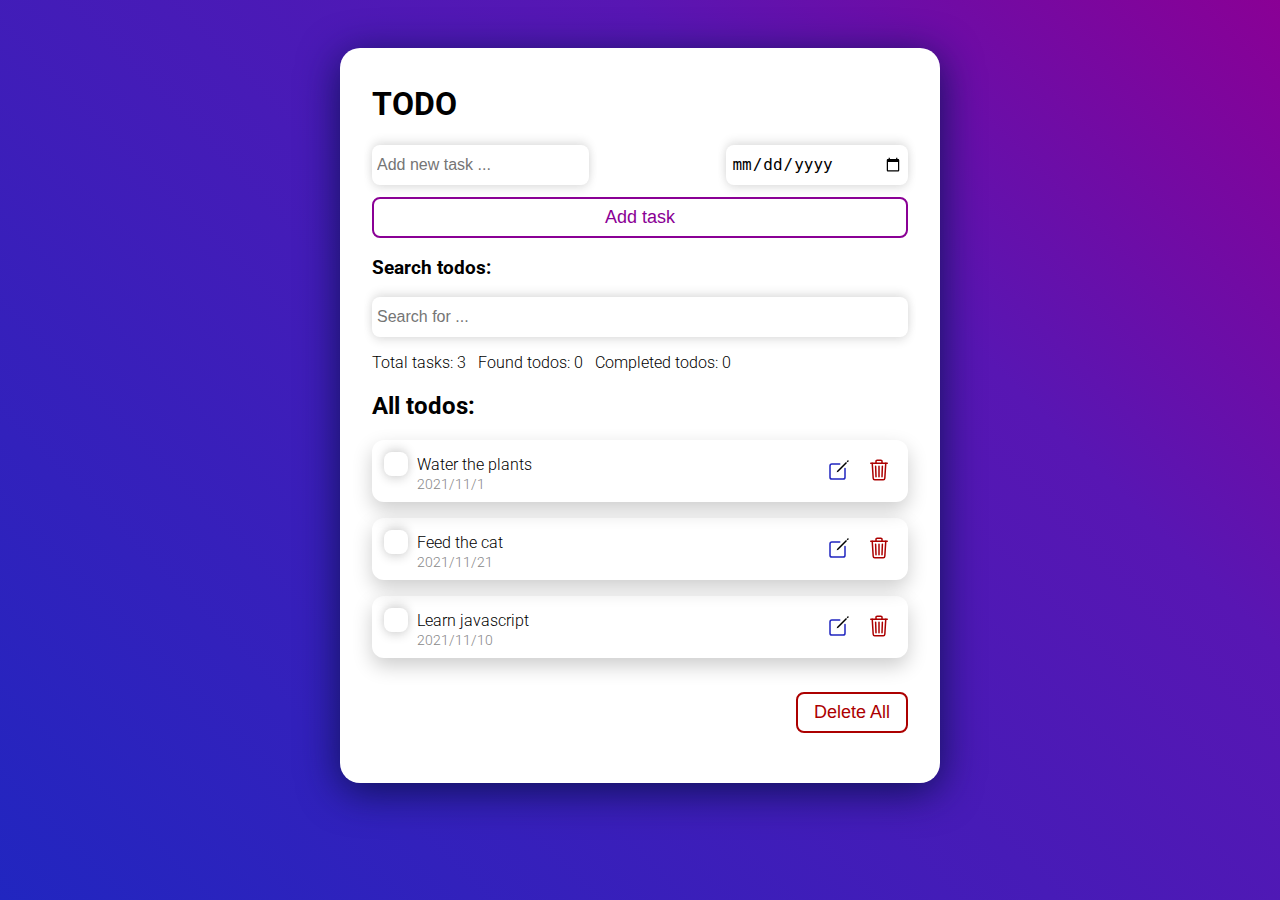
==== index.html @ a1d7a56f "Rename todoApp.html to index.html" ====
<!DOCTYPE html>
<html lang="en">
<head>
    <meta charset="UTF-8">
    <meta http-equiv="X-UA-Compatible" content="IE=edge">
    <meta name="viewport" content="width=device-width, initial-scale=1.0">
    <link rel="stylesheet" href="todoApp.css">
    <title>TO DO APP</title>
</head>
<body>
    <div class ="wrapper">
    <header>
        <div id="page-banner">
        <h1 class="title"> TODO </h1>   
    </header>

        <div id = "todo-list"></div>
        <form id = "todo-uinput">
            <input id="todo-text" class="todoinput" type="text" name=""  required minlength="6" placeholder="Add new task ...">
            <input type="date" id= "todo-date">
            <button id = "todo-add">Add task</button>
        </form>
        <h3>Search todos:</h3>
        <input type="text" name="" id="filterbytext" class="todoinput" onfocus="this.placeholder = ''" onblur="this.placeholder = 'Search for ...'" placeholder="Search for ...">
        <p class="filterresults">Total tasks: <span id="total"></span> Found todos: <span id="match"></span> Completed todos: <span id="completed"></span></p>
        <h2>All todos:</h2>

        <ul id="todo-list">
            <li class="todo-item">Go to field</li>
            <span class="todo-status" >Pending</span>
            <button class="todo-del">X</button> <button class="todo-edit">Edit</button>
        </ul>

        <button id = "todo-delall">Delete All</button>
    </div>

</body>

<script src="main.js"></script>
</html>
---- todoApp.css ----
@import url('https://fonts.googleapis.com/css2?family=Roboto:wght@100;300;500&display=swap');
:root {
    --primary: #8A0095;
    --secondary: #2126C0;
    --completed: #57A141;
    --completed2: #7478E7;
}
body {
    display:flex;
    justify-content: center;
    background: linear-gradient(45deg, var(--secondary) 0%, rgba(88,22,179,1) 70%, rgba(138,0,149,1) 100%);
    background-size: cover;
    font-family: 'Roboto', sans-serif;
    font-weight:300;
    padding: 0;
    margin: 0;
    min-height:100vh;
}
.wrapper {
    background-color: white;
    margin: 0 1em;
    padding: 1em 2em 2em;
    border-radius: 20px;
    box-shadow: 0 8px 40px #0f1257;
    box-sizing: border-box;
    max-width: 600px;
    width: calc(100% - 20px);
    height:50%;
    margin: 3em auto;
}
form{
    display: flex;
    gap: 12px;
    flex-wrap:wrap;
    justify-content:space-between;
}
input.todoinput,
input[type="date"]
 {
    box-shadow: 0 4px 10px rgba(0,0,0,0.1), 0 -4px 10px rgba(0,0,0,0.1);
    border: 1px transparent solid;
    border-radius: 8px;
    box-sizing: border-box;
    font-size: 16px;
    padding: 4px;
    height: 40px;
}
input.todoinput.text,
input[type="date"] {
    flex-basis:100%;
}

.filterresults {
    display:flex;
    justify-content: flex-start;
}
.filterresults > span {
    padding-left:4px;
    padding-right:12px;
}
input#filterbytext {
    width: 100%;
}
ul {
    list-style:none;
    padding-left:0;
}
li[class^="todo"] {
    display: flex;
    justify-content: flex-end;
    align-items: flex-start;
    column-gap: 6px;
    margin: 1em 0;
    padding: 12px;
    box-shadow: 0 8px 20px rgba(0,0,0,0.2);
    border-radius: 12px;
    box-sizing: border-box;
    flex-wrap: wrap;
    transition: all 300ms ease-in-out;
}
li[class^="todo"]:hover {
    box-shadow: 0 8px 20px rgba(0,0,0,0.4);
}
.todotext {
    flex: 1 0 60%;
    border:1px solid transparent;
    border-radius: 4px;
    display:block;
    margin-top: -6px;
    padding: 4px 2px;
    transition:width 1s ease-in-out;
}
.todotext::before{
    content:'';
    display:block;
    width: 0;
    height: 2px;
    position: relative;
    border-bottom: 2px solid transparent;
    top: 11px;
    transition:all 1s ease-in-out; 
}
.todotext.todo--done {
   color: #bbb;
   margin-right: 8px;   
   transition:width 1s ease-in-out;
}
.todotext.todo--done::before{
    border-bottom: 2px solid var(--secondary);
    width: 100%;
    animation-fill-mode: forwards; 
}
.todotext.edit {
    border: 1px #aaa solid;
}
span.todo--date {
    font-size: 14px;
    color: #888;
}
button, 
.todo-status {
    border:1px solid transparent;
    border-radius: 8px;
    padding:4px 8px;
    margin: 0;
    transition: all 300ms ease-in-out;
}
button[class^="todo-"],
.todo-status {
    font-size: 14px;
    padding:0;
    flex-basis: 32px;
    justify-items: flex-end;
}
.todo-status.complete {
    color:var(--completed2);
}
@keyframes stroke {
    from {width:0}
    to {width:100%}
}
.check {
    background-color:transparent;
    color: transparent;
    width: 24px;
    height:24px;
    border-radius: 8px;
    box-shadow: 0 4px 10px rgba(0,0,0,0.125), 0 -4px 10px rgba(0,0,0,0.125);
    display: flex;
    justify-content: center;
    align-items: center;
    transition: all 500ms ease-in-out;
}
.check.complete {
    background-color:var(--secondary);
}
button:hover,
.check {
    cursor: pointer;
}
.check:hover {
    transform:translateY(-2px)
}
.check::before {
    content: '';
    background-color: transparent;
    position: relative;
    top:0;
    width: 100%;
    height: auto;
    opacity: 0;
    visibility: hidden;
    display: block;
    border-radius: 8px;
    padding-top: 0;
    transform:translateY(100%);
    transition: all 250ms ease-in-out;
}
.check:hover::before {
    background-color: var(--secondary);
    opacity: 1;
    visibility: visible;
    display: block;
    padding-top: 100%;
    transform:translateY(0)
}
.check.complete::before {
    content: '';
    background-color: transparent;
    position: relative;
    bottom:0;
    width: 100%;
    height: auto;
    opacity: 0;
    visibility: hidden;
    display: block;
    border-radius: 8px;
    padding-top: 0;
    transform:translateY(-100%);
    transition: all 250ms ease-in-out;
}
.check.complete:hover::before {
    background-color: var(--completed2);
    opacity: 1;
    visibility: visible;
    display: block;
    padding-top: 100%;
    transform:translateY(0)
}
button.todo-edit,
button.todo-save,
button.todo-del {  
    padding: 3px 4px;
    transition: all 350ms ease-in-out;
}
button.todo-edit {
    background-color:transparent;
    color:var(--secondary);
}
button.todo-edit:hover {
    background-color:var(--secondary);
    color:white;
    fill:white;
}

button.todo-del {
    background-color: transparent; 
    color: #AC0000;
    background-repeat: no-repeat;
}
button.todo-del:hover {
    background-color:#AC0000;
    color:white;
}
button.todo-edit, 
button.todo-del {
    margin-top:5px;
}

button.todo-edit svg,
button.todo-del svg {
    width:24px;
}
button#todo-add {
    background-color: white;
    border: 2px solid #8A0095;
    color:#8A0095;
    font-size: 18px;
    padding: 8px 16px;
    transition: all 300ms ease-in-out;
    margin: 0;
    flex-basis:100%;
}
button#todo-add:hover {
    background-color: rgba(138,0,149,1);
    color:white;
}
button#todo-delall {
    color: #AC0000;
    background-color:white;
    font-size: 18px;;
    border: 2px solid #AC0000;
    margin: 1em 0;
    padding: 8px 16px;
    float:right;
}
button#todo-delall:hover {
    background-color: #AC0000;
    color:white;
}
@media (min-width:768px) {
    input.todoinput.text {
        flex-basis:calc(65% - 6px)
    }
    input[type="date"] {
        flex-basis:calc(35% - 6px);
    }
    li[class^="todo"] {
        padding-bottom:4px;
    }
    .todotext {
        flex: 1 0 50%;
    }
    button.todo-edit, button.todo-del {
        margin-top: 2px;
    }
    button[class^="todo-"],
    .todo-status {
    flex-basis: 5%;
}
}
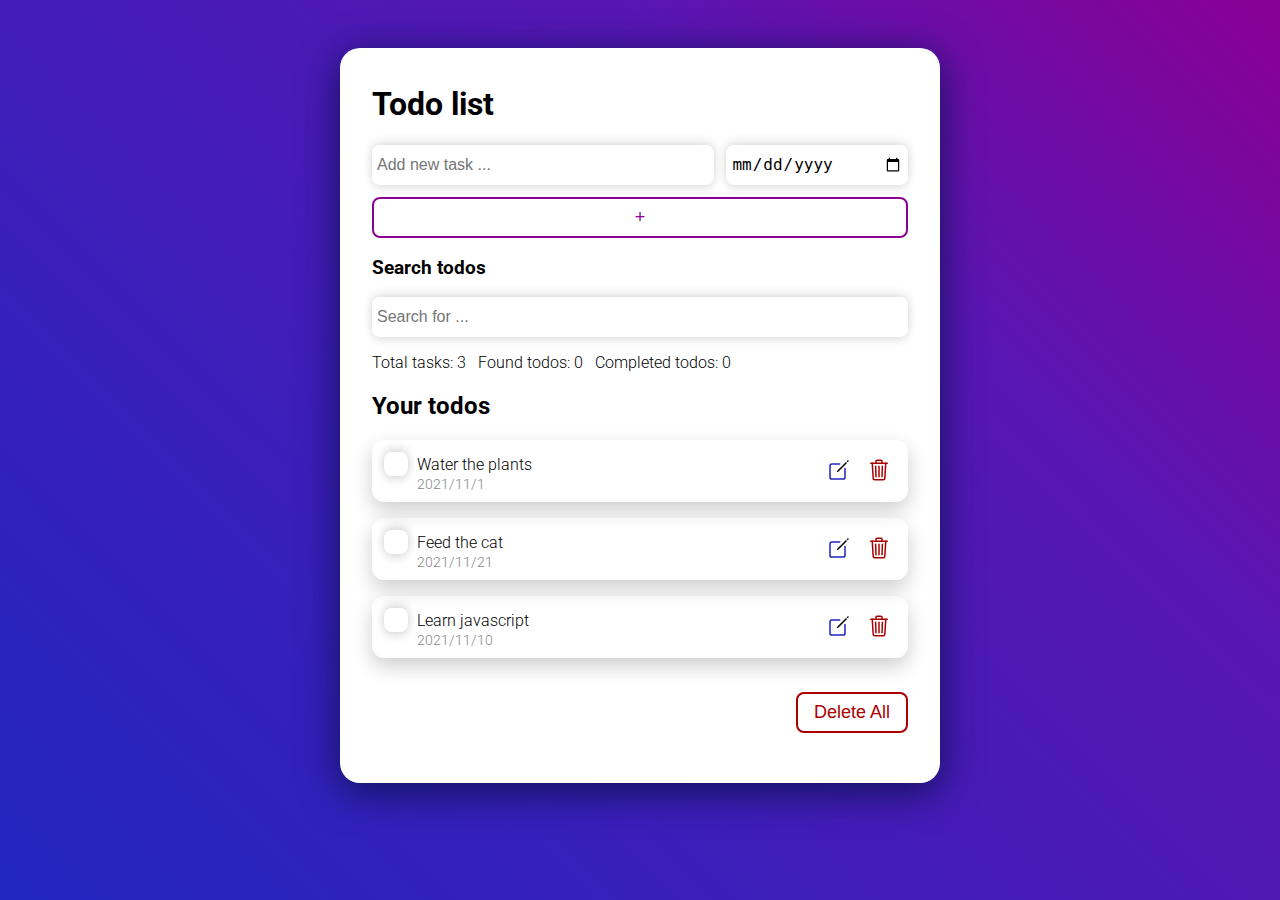
==== commit 1b9af736: "Rename todo.html to index.html" ====
--- a/index.html
+++ b/index.html
@@ -5,25 +5,25 @@
     <meta http-equiv="X-UA-Compatible" content="IE=edge">
     <meta name="viewport" content="width=device-width, initial-scale=1.0">
     <link rel="stylesheet" href="todoApp.css">
-    <title>TO DO APP</title>
+    <title>Todo App</title>
 </head>
 <body>
     <div class ="wrapper">
     <header>
         <div id="page-banner">
-        <h1 class="title"> TODO </h1>   
+        <h1 class="title"> Todo list </h1>   
     </header>
 
         <div id = "todo-list"></div>
         <form id = "todo-uinput">
-            <input id="todo-text" class="todoinput" type="text" name=""  required minlength="6" placeholder="Add new task ...">
-            <input type="date" id= "todo-date">
-            <button id = "todo-add">Add task</button>
+            <input id="todo-text" class="todoinput text" type="text" name=""  required minlength="6" onfocus="this.placeholder = ''" onblur="this.placeholder = 'Add new task ...'" placeholder="Add new task ...">
+            <input type="date" id= "todo-date" name="date">
+            <button id = "todo-add">+</button>
         </form>
-        <h3>Search todos:</h3>
-        <input type="text" name="" id="filterbytext" class="todoinput" onfocus="this.placeholder = ''" onblur="this.placeholder = 'Search for ...'" placeholder="Search for ...">
+        <h3>Search todos</h3>
+        <input type="text" name="" id="filterbytext" class="todoinput filter" onfocus="this.placeholder = ''" onblur="this.placeholder = 'Search for ...'" placeholder="Search for ...">
         <p class="filterresults">Total tasks: <span id="total"></span> Found todos: <span id="match"></span> Completed todos: <span id="completed"></span></p>
-        <h2>All todos:</h2>
+        <h2>Your todos</h2>
 
         <ul id="todo-list">
             <li class="todo-item">Go to field</li>
@@ -37,4 +37,4 @@
 </body>
 
 <script src="main.js"></script>
-</html>
+</html>